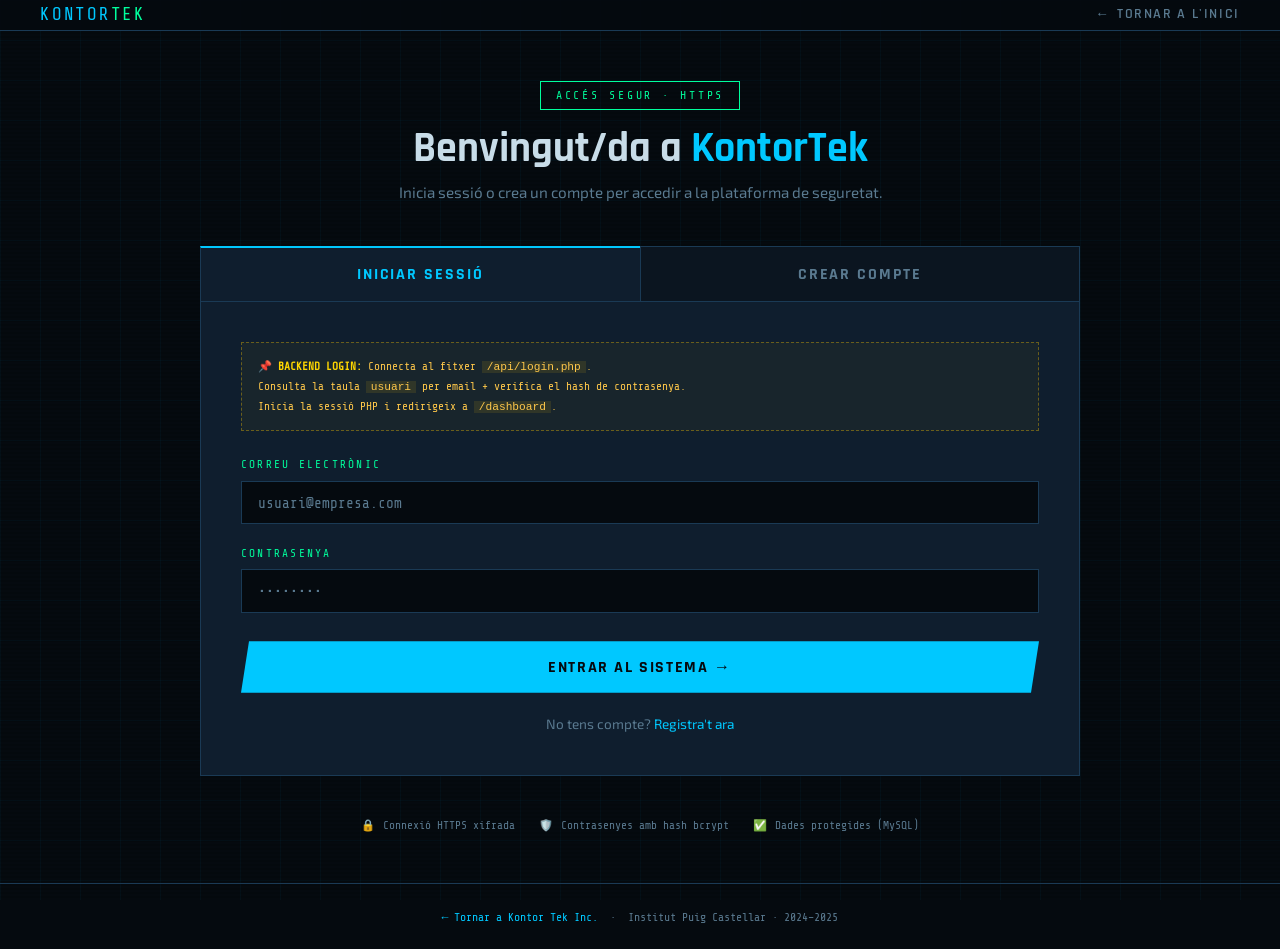
==== Pagina Web/login.html @ cc70fe74 "Add files via upload" ====
<!DOCTYPE html>
<html lang="ca">
<head>
  <meta charset="UTF-8" />
  <meta name="viewport" content="width=device-width, initial-scale=1.0"/>
  <title>Accés · Kontor Tek Inc.</title>
  <link href="https://fonts.googleapis.com/css2?family=Share+Tech+Mono&family=Rajdhani:wght@300;400;600;700&family=Exo+2:wght@200;400;700&display=swap" rel="stylesheet"/>
  <link rel="stylesheet" href="login.css" />
</head>
<body>

  <!-- NAVBAR -->
  <nav>
    <a href="index.html" class="nav-logo">KONTOR<span>TEK</span></a>
    <a href="index.html" class="nav-back">Tornar a l'inici</a>
  </nav>

  <!-- MAIN -->
  <main>
    <div class="auth-container">

      <!-- HEADER -->
      <div class="auth-header">
        <div class="auth-badge">Accés segur · HTTPS</div>
        <h1>Benvingut/da a <span>KontorTek</span></h1>
        <p>Inicia sessió o crea un compte per accedir a la plataforma de seguretat.</p>
      </div>

      <!-- TABS -->
      <div class="tabs">
        <button class="tab-btn active" onclick="switchTab('login')">Iniciar sessió</button>
        <button class="tab-btn"        onclick="switchTab('register')">Crear compte</button>
      </div>

      <div class="auth-panel">

        <!-- ══════════════════════════════
             TAB: LOGIN
        ══════════════════════════════ -->
        <div class="tab-content active" id="tab-login">

          <div class="db-note">
            <!--
            ╔══════════════════════════════════════════════════════════════════╗
            ║  🗄️  CONNEXIÓ BASE DE DADES — LOGIN                            ║
            ║  Endpoint: POST /api/login.php                                  ║
            ║                                                                  ║
            ║  Lògica PHP:                                                    ║
            ║  1. Rebre JSON: { email, password }                             ║
            ║  2. SELECT id, nom, contrasenya, subscrit                       ║
            ║        FROM usuari WHERE email = ? (prepared statement)         ║
            ║  3. password_verify($pass, $row['contrasenya'])                 ║
            ║  4. Si ok → session_start(); $_SESSION['user_id'] = $id;       ║
            ║  5. Retorn: { "success": true, "nom": "...", "subscrit": 0|1 } ║
            ║          o: { "success": false, "error": "Missatge" }          ║
            ╚══════════════════════════════════════════════════════════════════╝
            -->
            <strong>📌 BACKEND LOGIN:</strong>
            Connecta al fitxer <code>/api/login.php</code>.<br>
            Consulta la taula <code>usuari</code> per email + verifica el hash de contrasenya.<br>
            Inicia la sessió PHP i redirigeix a <code>/dashboard</code>.
          </div>

          <form id="loginForm" onsubmit="handleLogin(event)" novalidate>
            <div class="form-grid">
              <div class="form-group form-full">
                <label>Correu electrònic</label>
                <input type="email" id="loginEmail" placeholder="usuari@empresa.com" required autocomplete="email"/>
              </div>
              <div class="form-group form-full">
                <label>Contrasenya</label>
                <input type="password" id="loginPass" placeholder="••••••••" required autocomplete="current-password"/>
              </div>
            </div>

            <div class="form-actions">
              <button type="submit" class="btn-form">Entrar al sistema →</button>
            </div>
          </form>

          <div class="form-msg" id="loginMsg"></div>

          <div class="form-footer">
            No tens compte?
            <a onclick="switchTab('register')">Registra't ara</a>
          </div>
        </div>

        <!-- ══════════════════════════════
             TAB: REGISTRE
        ══════════════════════════════ -->
        <div class="tab-content" id="tab-register">

          <div class="db-note">
            <!--
            ╔══════════════════════════════════════════════════════════════════╗
            ║  🗄️  CONNEXIÓ BASE DE DADES — REGISTRE                        ║
            ║  Endpoint: POST /api/register.php                               ║
            ║                                                                  ║
            ║  Lògica PHP:                                                    ║
            ║  1. Rebre JSON: { nom, email, password, pla }                  ║
            ║  2. Comprovar duplicat:                                         ║
            ║     SELECT id FROM usuari WHERE email = ?                       ║
            ║  3. Hash: $hash = password_hash($pass, PASSWORD_BCRYPT)         ║
            ║  4. Inserir:                                                    ║
            ║     INSERT INTO usuari (nom, email, contrasenya,               ║
            ║       data_registre, subscrit) VALUES (?,?,?,NOW(),0)           ║
            ║  5. Si $pla != '' → inserir a subscripcio:                     ║
            ║     INSERT INTO subscripcio (id_usuari, tipus_pla,             ║
            ║       data_inici, estat_subscripcio) VALUES (?,?,NOW(),'pendent')║
            ║  6. Retorn: { "success": true }                                ║
            ║          o: { "success": false, "error": "Missatge" }          ║
            ╚══════════════════════════════════════════════════════════════════╝
            -->
            <strong>📌 BACKEND REGISTRE:</strong>
            Connecta al fitxer <code>/api/register.php</code>.<br>
            Insereix a taula <code>usuari</code> amb <code>password_hash()</code>.<br>
            Si hi ha pla seleccionat, insereix també a taula <code>subscripcio</code>.
          </div>

          <form id="registerForm" onsubmit="handleRegister(event)" novalidate>
            <div class="form-grid">

              <div class="form-group">
                <label>Nom</label>
                <input type="text" id="regNom" placeholder="El teu nom" required autocomplete="given-name"/>
              </div>
              <div class="form-group">
                <label>Cognom</label>
                <input type="text" id="regCognom" placeholder="El teu cognom" autocomplete="family-name"/>
              </div>

              <div class="form-group form-full">
                <label>Correu electrònic</label>
                <input type="email" id="regEmail" placeholder="usuari@empresa.com" required autocomplete="email"/>
              </div>

              <div class="form-group">
                <label>Contrasenya</label>
                <input type="password" id="regPass" placeholder="Mínim 8 caràcters"
                       required minlength="8" autocomplete="new-password"
                       oninput="checkPassStrength(this.value)"/>
                <div class="pass-strength"><div class="pass-strength-bar" id="passBar"></div></div>
                <div class="pass-hint" id="passHint">Introdueix una contrasenya</div>
              </div>
              <div class="form-group">
                <label>Confirmar contrasenya</label>
                <input type="password" id="regPass2" placeholder="Repeteix la contrasenya"
                       required autocomplete="new-password"/>
              </div>

              <div class="form-group form-full">
                <label>Pla d'interès (opcional)</label>
                <select id="regPla">
                  <!-- 📝 Actualitza els noms dels plans quan estiguin definits -->
                  <option value="">— Selecciona un pla —</option>
                  <option value="basic">Bàsic</option>
                  <option value="pro">Professional</option>
                  <option value="enterprise">Enterprise</option>
                </select>
              </div>

            </div>

            <div class="form-actions">
              <button type="submit" class="btn-form">Crear compte →</button>
            </div>
          </form>

          <div class="form-msg" id="registerMsg"></div>

          <div class="form-footer">
            Ja tens compte?
            <a onclick="switchTab('login')">Inicia sessió</a>
          </div>
        </div>

      </div><!-- /auth-panel -->

      <!-- SECURITY BADGES -->
      <div class="security-badges">
        <div class="sec-badge"><span>🔒</span> Connexió HTTPS xifrada</div>
        <div class="sec-badge"><span>🛡️</span> Contrasenyes amb hash bcrypt</div>
        <div class="sec-badge"><span>✅</span> Dades protegides (MySQL)</div>
      </div>

    </div><!-- /auth-container -->
  </main>

  <!-- FOOTER -->
  <footer>
    <a href="index.html">← Tornar a Kontor Tek Inc.</a>
    &nbsp;·&nbsp; Institut Puig Castellar · 2024–2025
  </footer>

  <!-- TOAST -->
  <div id="toast"></div>

  <script src="login.js"></script>

</body>
</html>
---- Pagina Web/login.css ----
*, *::before, *::after { box-sizing: border-box; margin: 0; padding: 0; }

    :root {
      --bg:        #050a0f;
      --surface:   #0b1520;
      --surface2:  #0f1e2e;
      --border:    #1a3a55;
      --accent:    #00c8ff;
      --accent2:   #00ff9d;
      --danger:    #ff4060;
      --text:      #c8dce8;
      --text-dim:  #5a7a90;
      --font-mono: 'Share Tech Mono', monospace;
      --font-head: 'Rajdhani', sans-serif;
      --font-body: 'Exo 2', sans-serif;
    }

    html, body { height: 100%; }

    body {
      background: var(--bg);
      color: var(--text);
      font-family: var(--font-body);
      font-size: 16px;
      line-height: 1.7;
      overflow-x: hidden;
      min-height: 100vh;
      display: flex;
      flex-direction: column;
    }

    /* ── GRID BACKGROUND ── */
    body::before {
      content: '';
      position: fixed; inset: 0;
      background-image:
        linear-gradient(rgba(0,200,255,0.04) 1px, transparent 1px),
        linear-gradient(90deg, rgba(0,200,255,0.04) 1px, transparent 1px);
      background-size: 40px 40px;
      pointer-events: none; z-index: 0;
    }
    body::after {
      content: '';
      position: fixed; inset: 0;
      background: repeating-linear-gradient(
        0deg, transparent, transparent 2px,
        rgba(0,0,0,0.08) 2px, rgba(0,0,0,0.08) 4px
      );
      pointer-events: none; z-index: 0;
    }

    /* ── NAVBAR ── */
    nav {
      position: relative; z-index: 10;
      display: flex; align-items: center;
      justify-content: space-between;
      padding: 0 2.5rem; height: 64px;
      background: rgba(5,10,15,0.95);
      border-bottom: 1px solid var(--border);
    }
    .nav-logo {
      font-family: var(--font-mono); font-size: 1.1rem;
      color: var(--accent); text-decoration: none; letter-spacing: 0.1em;
    }
    .nav-logo span { color: var(--accent2); }
    .nav-back {
      font-family: var(--font-head); font-size: 0.85rem; font-weight: 600;
      letter-spacing: 0.12em; text-transform: uppercase;
      color: var(--text-dim); text-decoration: none;
      display: flex; align-items: center; gap: 0.4rem;
      transition: color 0.2s;
    }
    .nav-back:hover { color: var(--accent); }
    .nav-back::before { content: '←'; }

    /* ── MAIN LAYOUT ── */
    main {
      flex: 1;
      position: relative; z-index: 1;
      display: flex;
      align-items: center;
      justify-content: center;
      padding: 3rem 1.5rem;
    }

    /* ── AUTH CONTAINER ── */
    .auth-container {
      width: 100%;
      max-width: 880px;
    }

    /* ── HEADER ── */
    .auth-header {
      text-align: center;
      margin-bottom: 2.5rem;
    }
    .auth-badge {
      font-family: var(--font-mono); font-size: 0.72rem;
      color: var(--accent2); letter-spacing: 0.25em; text-transform: uppercase;
      border: 1px solid var(--accent2); padding: 0.25rem 0.9rem;
      display: inline-block; margin-bottom: 1rem;
      animation: pulse-border 2.5s ease-in-out infinite;
    }
    @keyframes pulse-border {
      0%,100% { box-shadow: 0 0 8px rgba(0,255,157,0.3); }
      50%      { box-shadow: 0 0 20px rgba(0,255,157,0.7); }
    }
    .auth-header h1 {
      font-family: var(--font-head); font-size: 2.6rem; font-weight: 700;
      line-height: 1.1; margin-bottom: 0.5rem;
    }
    .auth-header h1 span { color: var(--accent); }
    .auth-header p { color: var(--text-dim); font-size: 0.95rem; }

    /* ── TABS ── */
    .tabs {
      display: flex;
      border-bottom: 1px solid var(--border);
      margin-bottom: 0;
    }
    .tab-btn {
      flex: 1;
      font-family: var(--font-head); font-size: 1rem; font-weight: 700;
      letter-spacing: 0.12em; text-transform: uppercase;
      color: var(--text-dim);
      background: var(--surface);
      border: 1px solid var(--border);
      border-bottom: none;
      padding: 1rem;
      cursor: pointer;
      transition: color 0.2s, background 0.2s;
      position: relative;
    }
    .tab-btn:first-child { border-right: none; }
    .tab-btn.active {
      color: var(--accent);
      background: var(--surface2);
      border-top: 2px solid var(--accent);
    }
    .tab-btn:not(.active):hover { color: var(--text); }

    /* ── PANEL ── */
    .auth-panel {
      background: var(--surface2);
      border: 1px solid var(--border);
      border-top: none;
      padding: 2.5rem;
    }

    .tab-content { display: none; }
    .tab-content.active { display: block; }

    /* ── FORM ── */
    .form-grid { display: grid; grid-template-columns: 1fr 1fr; gap: 1.2rem; }
    .form-full  { grid-column: 1 / -1; }

    .form-group { display: flex; flex-direction: column; }
    .form-group label {
      font-family: var(--font-mono); font-size: 0.7rem;
      color: var(--accent2); letter-spacing: 0.2em;
      text-transform: uppercase; margin-bottom: 0.4rem;
    }
    .form-group input,
    .form-group select {
      background: var(--bg); border: 1px solid var(--border);
      color: var(--text); font-family: var(--font-mono); font-size: 0.9rem;
      padding: 0.8rem 1rem; outline: none;
      transition: border-color 0.2s, box-shadow 0.2s;
    }
    .form-group input:focus,
    .form-group select:focus {
      border-color: var(--accent);
      box-shadow: 0 0 0 2px rgba(0,200,255,0.1);
    }
    .form-group input::placeholder { color: var(--text-dim); }
    .form-group select option { background: var(--bg); }

    .form-actions { margin-top: 1.8rem; }
    .btn-form {
      width: 100%;
      font-family: var(--font-head); font-weight: 700; font-size: 1rem;
      letter-spacing: 0.1em; text-transform: uppercase;
      color: var(--bg); background: var(--accent);
      padding: 0.95rem; border: none; cursor: pointer;
      clip-path: polygon(8px 0%, 100% 0%, calc(100% - 8px) 100%, 0% 100%);
      transition: background 0.2s, transform 0.15s;
    }
    .btn-form:hover { background: var(--accent2); transform: translateY(-1px); }

    .form-footer {
      margin-top: 1.2rem; text-align: center;
      font-size: 0.85rem; color: var(--text-dim);
    }
    .form-footer a {
      color: var(--accent); text-decoration: none; cursor: pointer;
      transition: color 0.2s;
    }
    .form-footer a:hover { color: var(--accent2); }

    /* ── MESSAGES ── */
    .form-msg {
      display: none; margin-top: 1.2rem; padding: 0.8rem 1rem;
      font-family: var(--font-mono); font-size: 0.8rem; border-left: 3px solid;
    }
    .form-msg.success { color: var(--accent2); border-color: var(--accent2); background: rgba(0,255,157,0.05); }
    .form-msg.error   { color: var(--danger);  border-color: var(--danger);  background: rgba(255,64,96,0.05); }

    /* ── DB NOTE ── */
    .db-note {
      margin-bottom: 1.5rem; padding: 0.85rem 1rem;
      background: rgba(255,200,0,0.04);
      border: 1px dashed rgba(255,200,0,0.35);
      font-family: var(--font-mono); font-size: 0.7rem; color: #ffc84a; line-height: 1.7;
    }
    .db-note strong { color: #ffd700; }
    .db-note code   { background: rgba(255,200,0,0.1); padding: 0 0.3rem; }

    /* ── DIVIDER ── */
    .or-divider {
      display: flex; align-items: center; gap: 1rem;
      margin: 1.5rem 0; color: var(--text-dim); font-size: 0.8rem;
      font-family: var(--font-mono);
    }
    .or-divider::before, .or-divider::after {
      content: ''; flex: 1; height: 1px; background: var(--border);
    }

    /* ── SECURITY BADGE ROW ── */
    .security-badges {
      display: flex; gap: 1.5rem; justify-content: center;
      margin-top: 2.5rem; flex-wrap: wrap;
    }
    .sec-badge {
      display: flex; align-items: center; gap: 0.5rem;
      font-family: var(--font-mono); font-size: 0.7rem; color: var(--text-dim);
    }
    .sec-badge span:first-child { color: var(--accent2); }

    /* ── PASSWORD STRENGTH ── */
    .pass-strength { margin-top: 0.4rem; height: 3px; background: var(--border); }
    .pass-strength-bar {
      height: 100%; width: 0%; transition: width 0.3s, background 0.3s;
    }
    .pass-hint {
      font-family: var(--font-mono); font-size: 0.65rem;
      color: var(--text-dim); margin-top: 0.3rem;
    }

    /* ── TOAST ── */
    #toast {
      position: fixed; bottom: 2rem; right: 2rem; z-index: 9999;
      background: var(--surface2); border: 1px solid var(--accent2);
      border-left: 4px solid var(--accent2);
      padding: 1rem 1.5rem;
      font-family: var(--font-mono); font-size: 0.82rem; color: var(--accent2);
      transform: translateY(6rem); opacity: 0;
      transition: all 0.3s ease; max-width: 320px;
    }
    #toast.show { transform: translateY(0); opacity: 1; }
    #toast.error { border-color: var(--danger); color: var(--danger); }

    /* ── FOOTER ── */
    footer {
      position: relative; z-index: 1;
      text-align: center; padding: 1.5rem;
      border-top: 1px solid var(--border);
      font-family: var(--font-mono); font-size: 0.72rem; color: var(--text-dim);
    }
    footer a { color: var(--accent); text-decoration: none; }
    footer a:hover { color: var(--accent2); }

    /* ── RESPONSIVE ── */
    @media (max-width: 640px) {
      .form-grid { grid-template-columns: 1fr; }
      .form-full  { grid-column: 1; }
      .auth-panel { padding: 1.5rem; }
      .auth-header h1 { font-size: 2rem; }
    }
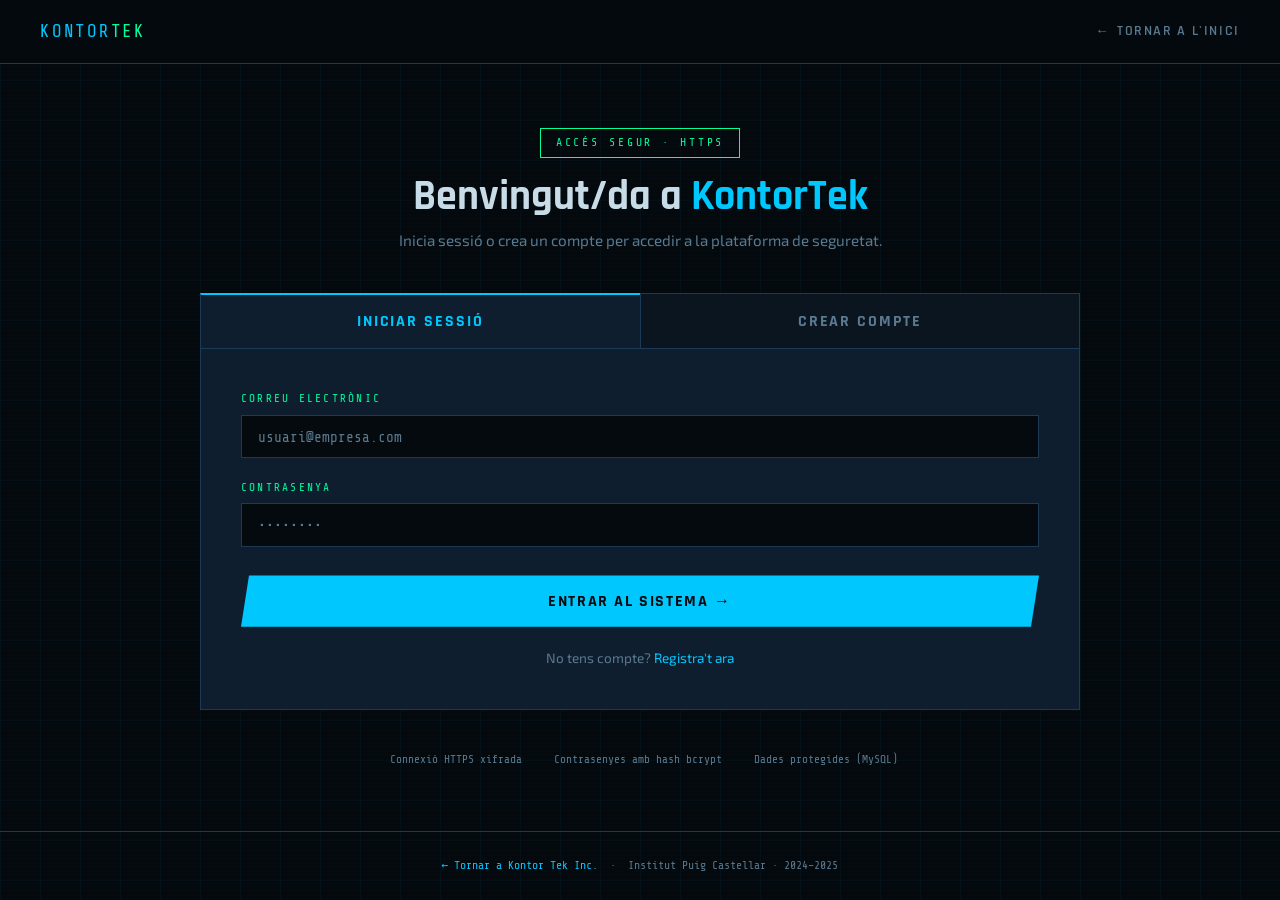
==== commit 5b0a2b40: "Update login.html" ====
--- a/Pagina Web/login.html
+++ b/Pagina Web/login.html
@@ -9,24 +9,20 @@
 </head>
 <body>
 
-  <!-- NAVBAR -->
   <nav>
     <a href="index.html" class="nav-logo">KONTOR<span>TEK</span></a>
     <a href="index.html" class="nav-back">Tornar a l'inici</a>
   </nav>
 
-  <!-- MAIN -->
   <main>
     <div class="auth-container">
 
-      <!-- HEADER -->
       <div class="auth-header">
         <div class="auth-badge">Accés segur · HTTPS</div>
         <h1>Benvingut/da a <span>KontorTek</span></h1>
         <p>Inicia sessió o crea un compte per accedir a la plataforma de seguretat.</p>
       </div>
 
-      <!-- TABS -->
       <div class="tabs">
         <button class="tab-btn active" onclick="switchTab('login')">Iniciar sessió</button>
         <button class="tab-btn"        onclick="switchTab('register')">Crear compte</button>
@@ -34,32 +30,7 @@
 
       <div class="auth-panel">
 
-        <!-- ══════════════════════════════
-             TAB: LOGIN
-        ══════════════════════════════ -->
         <div class="tab-content active" id="tab-login">
-
-          <div class="db-note">
-            <!--
-            ╔══════════════════════════════════════════════════════════════════╗
-            ║  🗄️  CONNEXIÓ BASE DE DADES — LOGIN                            ║
-            ║  Endpoint: POST /api/login.php                                  ║
-            ║                                                                  ║
-            ║  Lògica PHP:                                                    ║
-            ║  1. Rebre JSON: { email, password }                             ║
-            ║  2. SELECT id, nom, contrasenya, subscrit                       ║
-            ║        FROM usuari WHERE email = ? (prepared statement)         ║
-            ║  3. password_verify($pass, $row['contrasenya'])                 ║
-            ║  4. Si ok → session_start(); $_SESSION['user_id'] = $id;       ║
-            ║  5. Retorn: { "success": true, "nom": "...", "subscrit": 0|1 } ║
-            ║          o: { "success": false, "error": "Missatge" }          ║
-            ╚══════════════════════════════════════════════════════════════════╝
-            -->
-            <strong>📌 BACKEND LOGIN:</strong>
-            Connecta al fitxer <code>/api/login.php</code>.<br>
-            Consulta la taula <code>usuari</code> per email + verifica el hash de contrasenya.<br>
-            Inicia la sessió PHP i redirigeix a <code>/dashboard</code>.
-          </div>
 
           <form id="loginForm" onsubmit="handleLogin(event)" novalidate>
             <div class="form-grid">
@@ -86,37 +57,7 @@
           </div>
         </div>
 
-        <!-- ══════════════════════════════
-             TAB: REGISTRE
-        ══════════════════════════════ -->
         <div class="tab-content" id="tab-register">
-
-          <div class="db-note">
-            <!--
-            ╔══════════════════════════════════════════════════════════════════╗
-            ║  🗄️  CONNEXIÓ BASE DE DADES — REGISTRE                        ║
-            ║  Endpoint: POST /api/register.php                               ║
-            ║                                                                  ║
-            ║  Lògica PHP:                                                    ║
-            ║  1. Rebre JSON: { nom, email, password, pla }                  ║
-            ║  2. Comprovar duplicat:                                         ║
-            ║     SELECT id FROM usuari WHERE email = ?                       ║
-            ║  3. Hash: $hash = password_hash($pass, PASSWORD_BCRYPT)         ║
-            ║  4. Inserir:                                                    ║
-            ║     INSERT INTO usuari (nom, email, contrasenya,               ║
-            ║       data_registre, subscrit) VALUES (?,?,?,NOW(),0)           ║
-            ║  5. Si $pla != '' → inserir a subscripcio:                     ║
-            ║     INSERT INTO subscripcio (id_usuari, tipus_pla,             ║
-            ║       data_inici, estat_subscripcio) VALUES (?,?,NOW(),'pendent')║
-            ║  6. Retorn: { "success": true }                                ║
-            ║          o: { "success": false, "error": "Missatge" }          ║
-            ╚══════════════════════════════════════════════════════════════════╝
-            -->
-            <strong>📌 BACKEND REGISTRE:</strong>
-            Connecta al fitxer <code>/api/register.php</code>.<br>
-            Insereix a taula <code>usuari</code> amb <code>password_hash()</code>.<br>
-            Si hi ha pla seleccionat, insereix també a taula <code>subscripcio</code>.
-          </div>
 
           <form id="registerForm" onsubmit="handleRegister(event)" novalidate>
             <div class="form-grid">
@@ -152,11 +93,9 @@
               <div class="form-group form-full">
                 <label>Pla d'interès (opcional)</label>
                 <select id="regPla">
-                  <!-- 📝 Actualitza els noms dels plans quan estiguin definits -->
                   <option value="">— Selecciona un pla —</option>
-                  <option value="basic">Bàsic</option>
-                  <option value="pro">Professional</option>
-                  <option value="enterprise">Enterprise</option>
+                  <option value="basic">Mensual</option>
+                  <option value="pro">Anual</option>
                 </select>
               </div>
 
@@ -175,28 +114,153 @@
           </div>
         </div>
 
-      </div><!-- /auth-panel -->
-
-      <!-- SECURITY BADGES -->
+      </div>
+
       <div class="security-badges">
-        <div class="sec-badge"><span>🔒</span> Connexió HTTPS xifrada</div>
-        <div class="sec-badge"><span>🛡️</span> Contrasenyes amb hash bcrypt</div>
-        <div class="sec-badge"><span>✅</span> Dades protegides (MySQL)</div>
-      </div>
-
-    </div><!-- /auth-container -->
+        <div class="sec-badge"><span></span> Connexió HTTPS xifrada</div>
+        <div class="sec-badge"><span></span> Contrasenyes amb hash bcrypt</div>
+        <div class="sec-badge"><span></span> Dades protegides (MySQL)</div>
+      </div>
+
+    </div>
   </main>
 
-  <!-- FOOTER -->
   <footer>
     <a href="index.html">← Tornar a Kontor Tek Inc.</a>
     &nbsp;·&nbsp; Institut Puig Castellar · 2024–2025
   </footer>
 
-  <!-- TOAST -->
   <div id="toast"></div>
 
-  <script src="login.js"></script>
-
+  <script>
+  document.addEventListener('DOMContentLoaded', function() {
+
+    window.switchTab = function(tab) {
+      var contents = document.querySelectorAll('.tab-content');
+      var buttons  = document.querySelectorAll('.tab-btn');
+      for (var i = 0; i < contents.length; i++) contents[i].classList.remove('active');
+      for (var i = 0; i < buttons.length;  i++) buttons[i].classList.remove('active');
+      var content = document.getElementById('tab-' + tab);
+      if (content) content.classList.add('active');
+      if (tab === 'login'    && buttons[0]) buttons[0].classList.add('active');
+      if (tab === 'register' && buttons[1]) buttons[1].classList.add('active');
+      var lm = document.getElementById('loginMsg');
+      var rm = document.getElementById('registerMsg');
+      if (lm) lm.style.display = 'none';
+      if (rm) rm.style.display = 'none';
+    };
+
+    if (new URLSearchParams(window.location.search).get('tab') === 'register') {
+      switchTab('register');
+    }
+
+    window.checkPassStrength = function(val) {
+      var bar  = document.getElementById('passBar');
+      var hint = document.getElementById('passHint');
+      if (!bar || !hint) return;
+      var score = 0;
+      if (val.length >= 8)           score++;
+      if (val.length >= 12)          score++;
+      if (/[A-Z]/.test(val))         score++;
+      if (/[0-9]/.test(val))         score++;
+      if (/[^A-Za-z0-9]/.test(val))  score++;
+      var levels = [
+        { w: '20%',  bg: '#ff4060', txt: 'Molt feble'  },
+        { w: '40%',  bg: '#ff8c00', txt: 'Feble'       },
+        { w: '60%',  bg: '#ffd700', txt: 'Acceptable'  },
+        { w: '80%',  bg: '#00c8ff', txt: 'Bona'        },
+        { w: '100%', bg: '#00ff9d', txt: 'Excel.lent'  }
+      ];
+      var lv = levels[Math.min(score, 4)];
+      bar.style.width      = val.length ? lv.w  : '0%';
+      bar.style.background = val.length ? lv.bg : '';
+      hint.textContent     = val.length ? lv.txt : 'Introdueix una contrasenya';
+      hint.style.color     = val.length ? lv.bg : 'var(--text-dim)';
+    };
+
+    function showToast(msg, type) {
+      var t = document.getElementById('toast');
+      if (!t) return;
+      t.textContent = msg;
+      t.className = (type === 'error') ? 'error show' : 'show';
+      setTimeout(function() { t.className = ''; }, 3500);
+    }
+
+    function showMsg(id, msg, type) {
+      var el = document.getElementById(id);
+      if (!el) return;
+      el.textContent = msg;
+      el.className = 'form-msg ' + type;
+      el.style.display = 'block';
+    }
+
+    window.handleLogin = async function(e) {
+      e.preventDefault();
+      var email = document.getElementById('loginEmail').value.trim();
+      var pass  = document.getElementById('loginPass').value;
+      try {
+        var res  = await fetch('/api/login.php', {
+          method: 'POST',
+          headers: { 'Content-Type': 'application/json' },
+          body: JSON.stringify({ email: email, password: pass })
+        });
+        var data = await res.json();
+        if (data.success) {
+          showMsg('loginMsg', 'Benvingut/da, ' + data.nom + '! Redirigint...', 'success');
+          showToast('Sessio iniciada: ' + data.nom, 'success');
+          setTimeout(function() { window.location.href = '/index.html'; }, 1500);
+        } else {
+          showMsg('loginMsg', data.error || 'Credencials incorrectes.', 'error');
+        }
+      } catch (err) {
+        showMsg('loginMsg', 'Servidor no disponible.', 'error');
+        console.warn('Login error:', err);
+      }
+    };
+
+    window.handleRegister = async function(e) {
+      e.preventDefault();
+      var nom    = document.getElementById('regNom').value.trim();
+      var cognom = document.getElementById('regCognom').value.trim();
+      var email  = document.getElementById('regEmail').value.trim();
+      var pass   = document.getElementById('regPass').value;
+      var pass2  = document.getElementById('regPass2').value;
+      var pla    = document.getElementById('regPla').value;
+      if (pass !== pass2) {
+        showMsg('registerMsg', 'Les contrasenyes no coincideixen.', 'error'); return;
+      }
+      if (pass.length < 8) {
+        showMsg('registerMsg', 'Minim 8 caracters.', 'error'); return;
+      }
+      try {
+        var nomComplet = nom + (cognom ? ' ' + cognom : '');
+        var res  = await fetch('/api/register.php', {
+          method: 'POST',
+          headers: { 'Content-Type': 'application/json' },
+          body: JSON.stringify({ nom: nomComplet, email: email, password: pass, pla: pla })
+        });
+        var data = await res.json();
+        if (data.success) {
+          showMsg('registerMsg', 'Compte creat! Ara pots iniciar sessio.', 'success');
+          showToast('Compte registrat!', 'success');
+          document.getElementById('registerForm').reset();
+          var bar  = document.getElementById('passBar');
+          var hint = document.getElementById('passHint');
+          if (bar)  bar.style.width = '0%';
+          if (hint) hint.textContent = 'Introdueix una contrasenya';
+          setTimeout(function() { switchTab('login'); }, 2000);
+        } else {
+          showMsg('registerMsg', data.error || 'Error en el registre.', 'error');
+        }
+      } catch (err) {
+        showMsg('registerMsg', 'Servidor no disponible.', 'error');
+        console.warn('Register error:', err);
+      }
+    };
+
+  });
+  </script>
 </body>
 </html>
+
+</html>
--- a/Pagina Web/login.css
+++ b/Pagina Web/login.css
@@ -1,4 +1,4 @@
-    *, *::before, *::after { box-sizing: border-box; margin: 0; padding: 0; }
+   *, *::before, *::after { box-sizing: border-box; margin: 0; padding: 0; }
 
     :root {
       --bg:        #050a0f;
@@ -29,7 +29,6 @@
       flex-direction: column;
     }
 
-    /* ── GRID BACKGROUND ── */
     body::before {
       content: '';
       position: fixed; inset: 0;
@@ -49,7 +48,6 @@
       pointer-events: none; z-index: 0;
     }
 
-    /* ── NAVBAR ── */
     nav {
       position: relative; z-index: 10;
       display: flex; align-items: center;
@@ -73,7 +71,6 @@
     .nav-back:hover { color: var(--accent); }
     .nav-back::before { content: '←'; }
 
-    /* ── MAIN LAYOUT ── */
     main {
       flex: 1;
       position: relative; z-index: 1;
@@ -83,13 +80,11 @@
       padding: 3rem 1.5rem;
     }
 
-    /* ── AUTH CONTAINER ── */
     .auth-container {
       width: 100%;
       max-width: 880px;
     }
 
-    /* ── HEADER ── */
     .auth-header {
       text-align: center;
       margin-bottom: 2.5rem;
@@ -112,7 +107,6 @@
     .auth-header h1 span { color: var(--accent); }
     .auth-header p { color: var(--text-dim); font-size: 0.95rem; }
 
-    /* ── TABS ── */
     .tabs {
       display: flex;
       border-bottom: 1px solid var(--border);
@@ -139,7 +133,6 @@
     }
     .tab-btn:not(.active):hover { color: var(--text); }
 
-    /* ── PANEL ── */
     .auth-panel {
       background: var(--surface2);
       border: 1px solid var(--border);
@@ -197,7 +190,6 @@
     }
     .form-footer a:hover { color: var(--accent2); }
 
-    /* ── MESSAGES ── */
     .form-msg {
       display: none; margin-top: 1.2rem; padding: 0.8rem 1rem;
       font-family: var(--font-mono); font-size: 0.8rem; border-left: 3px solid;
@@ -205,7 +197,6 @@
     .form-msg.success { color: var(--accent2); border-color: var(--accent2); background: rgba(0,255,157,0.05); }
     .form-msg.error   { color: var(--danger);  border-color: var(--danger);  background: rgba(255,64,96,0.05); }
 
-    /* ── DB NOTE ── */
     .db-note {
       margin-bottom: 1.5rem; padding: 0.85rem 1rem;
       background: rgba(255,200,0,0.04);
@@ -215,7 +206,6 @@
     .db-note strong { color: #ffd700; }
     .db-note code   { background: rgba(255,200,0,0.1); padding: 0 0.3rem; }
 
-    /* ── DIVIDER ── */
     .or-divider {
       display: flex; align-items: center; gap: 1rem;
       margin: 1.5rem 0; color: var(--text-dim); font-size: 0.8rem;
@@ -225,7 +215,6 @@
       content: ''; flex: 1; height: 1px; background: var(--border);
     }
 
-    /* ── SECURITY BADGE ROW ── */
     .security-badges {
       display: flex; gap: 1.5rem; justify-content: center;
       margin-top: 2.5rem; flex-wrap: wrap;
@@ -236,7 +225,6 @@
     }
     .sec-badge span:first-child { color: var(--accent2); }
 
-    /* ── PASSWORD STRENGTH ── */
     .pass-strength { margin-top: 0.4rem; height: 3px; background: var(--border); }
     .pass-strength-bar {
       height: 100%; width: 0%; transition: width 0.3s, background 0.3s;
@@ -246,7 +234,6 @@
       color: var(--text-dim); margin-top: 0.3rem;
     }
 
-    /* ── TOAST ── */
     #toast {
       position: fixed; bottom: 2rem; right: 2rem; z-index: 9999;
       background: var(--surface2); border: 1px solid var(--accent2);
@@ -259,7 +246,6 @@
     #toast.show { transform: translateY(0); opacity: 1; }
     #toast.error { border-color: var(--danger); color: var(--danger); }
 
-    /* ── FOOTER ── */
     footer {
       position: relative; z-index: 1;
       text-align: center; padding: 1.5rem;
@@ -269,7 +255,6 @@
     footer a { color: var(--accent); text-decoration: none; }
     footer a:hover { color: var(--accent2); }
 
-    /* ── RESPONSIVE ── */
     @media (max-width: 640px) {
       .form-grid { grid-template-columns: 1fr; }
       .form-full  { grid-column: 1; }
